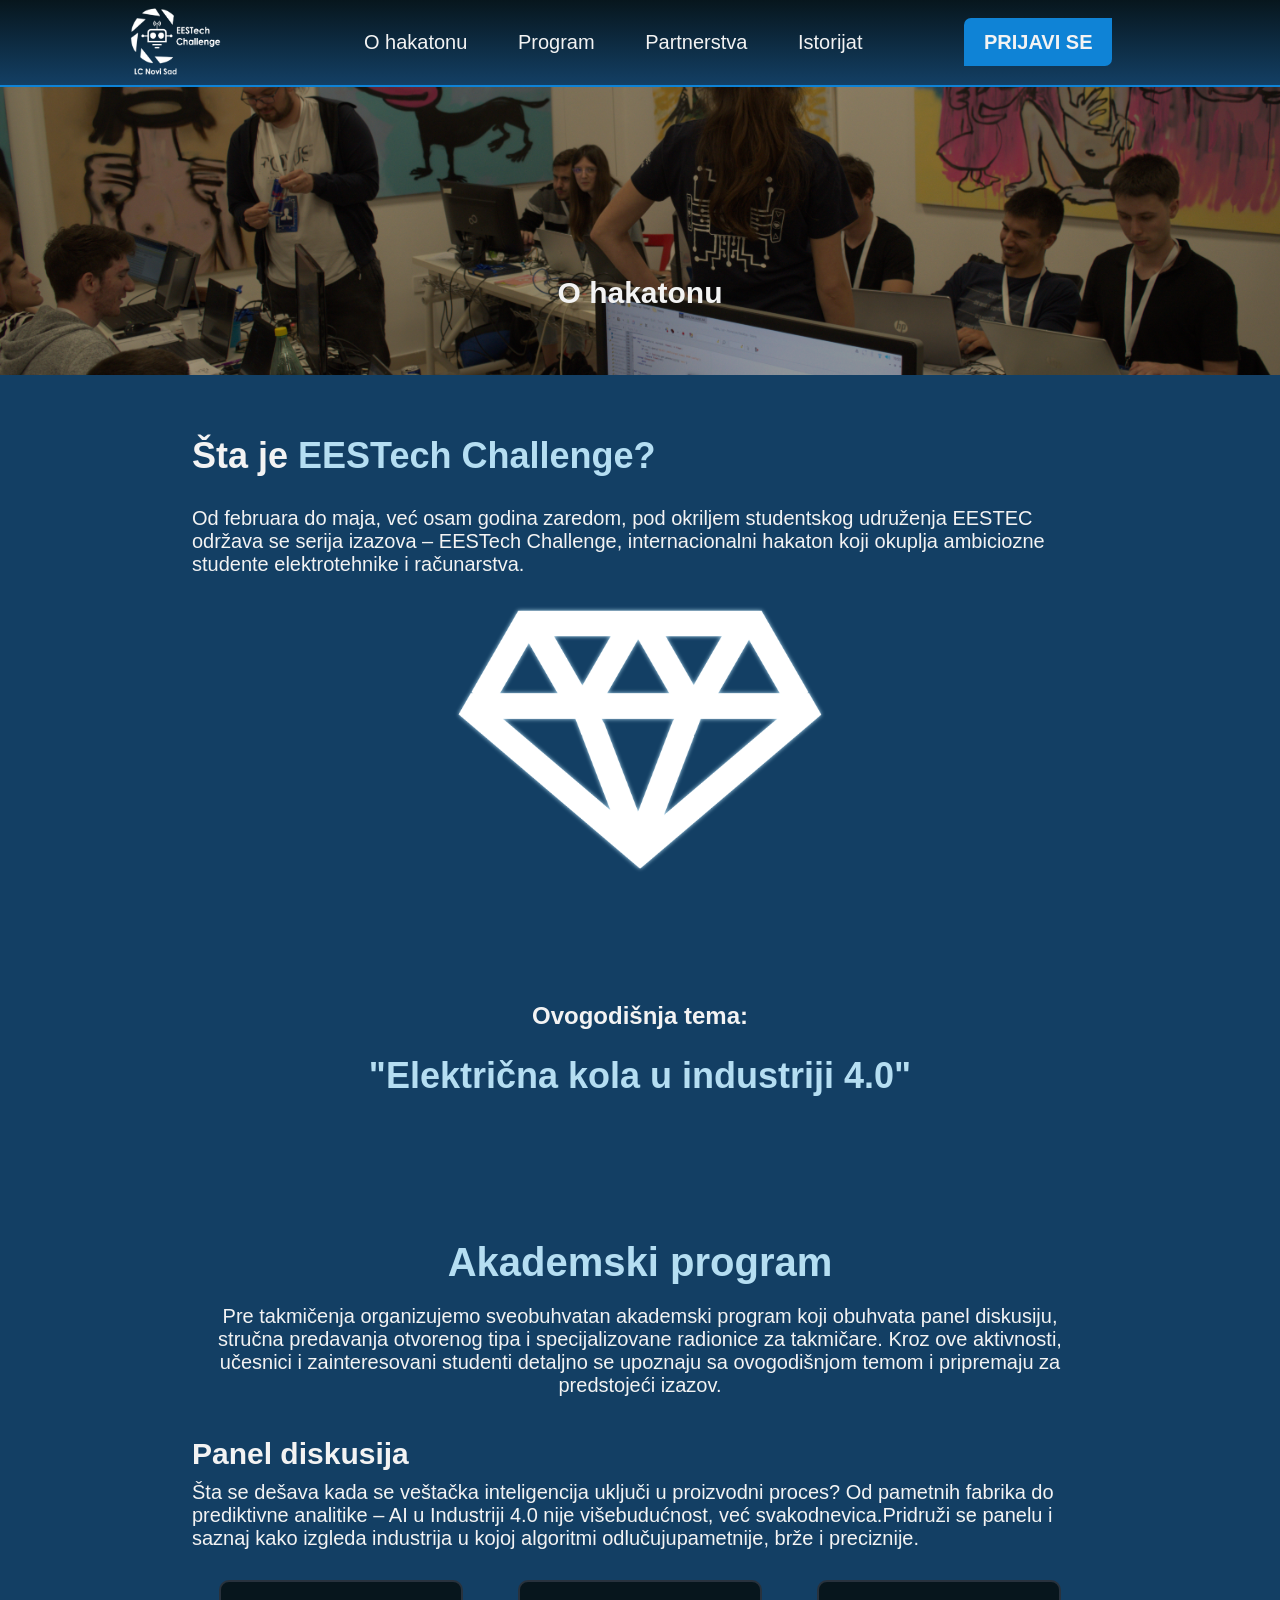
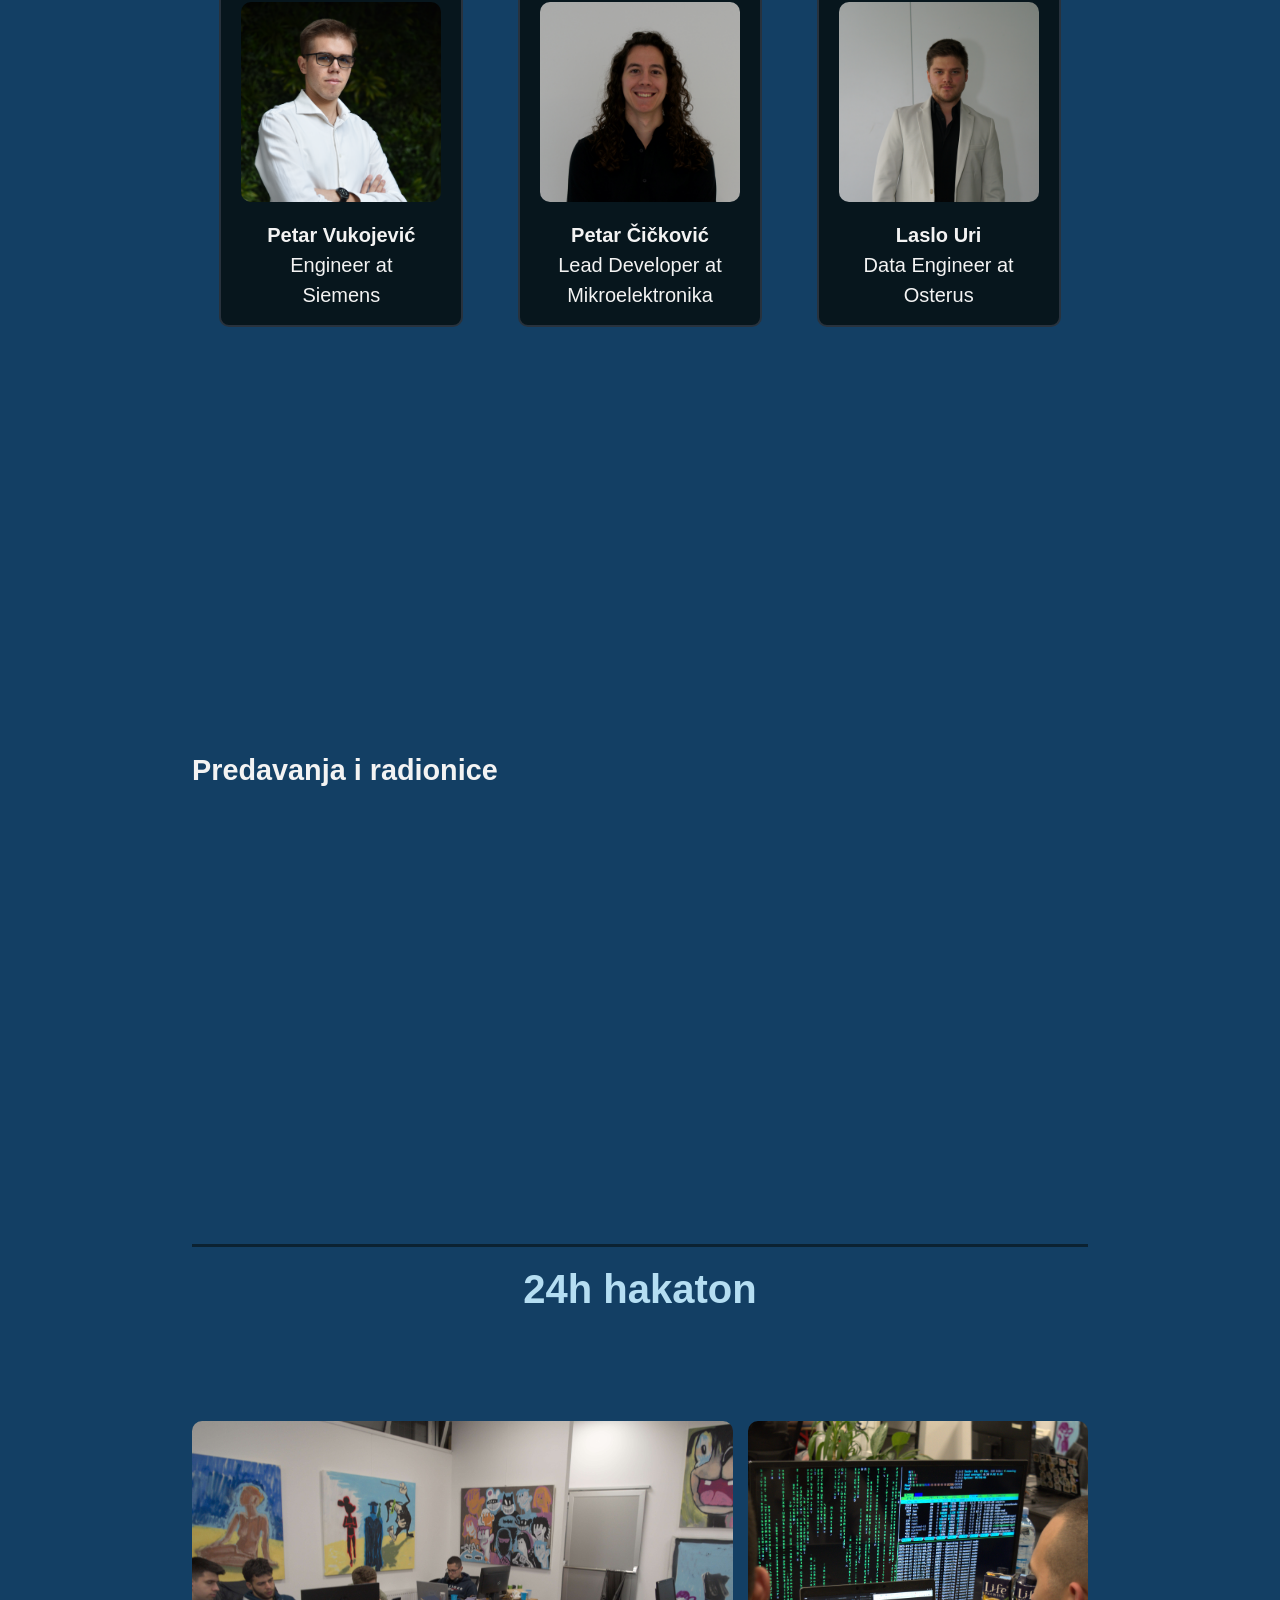
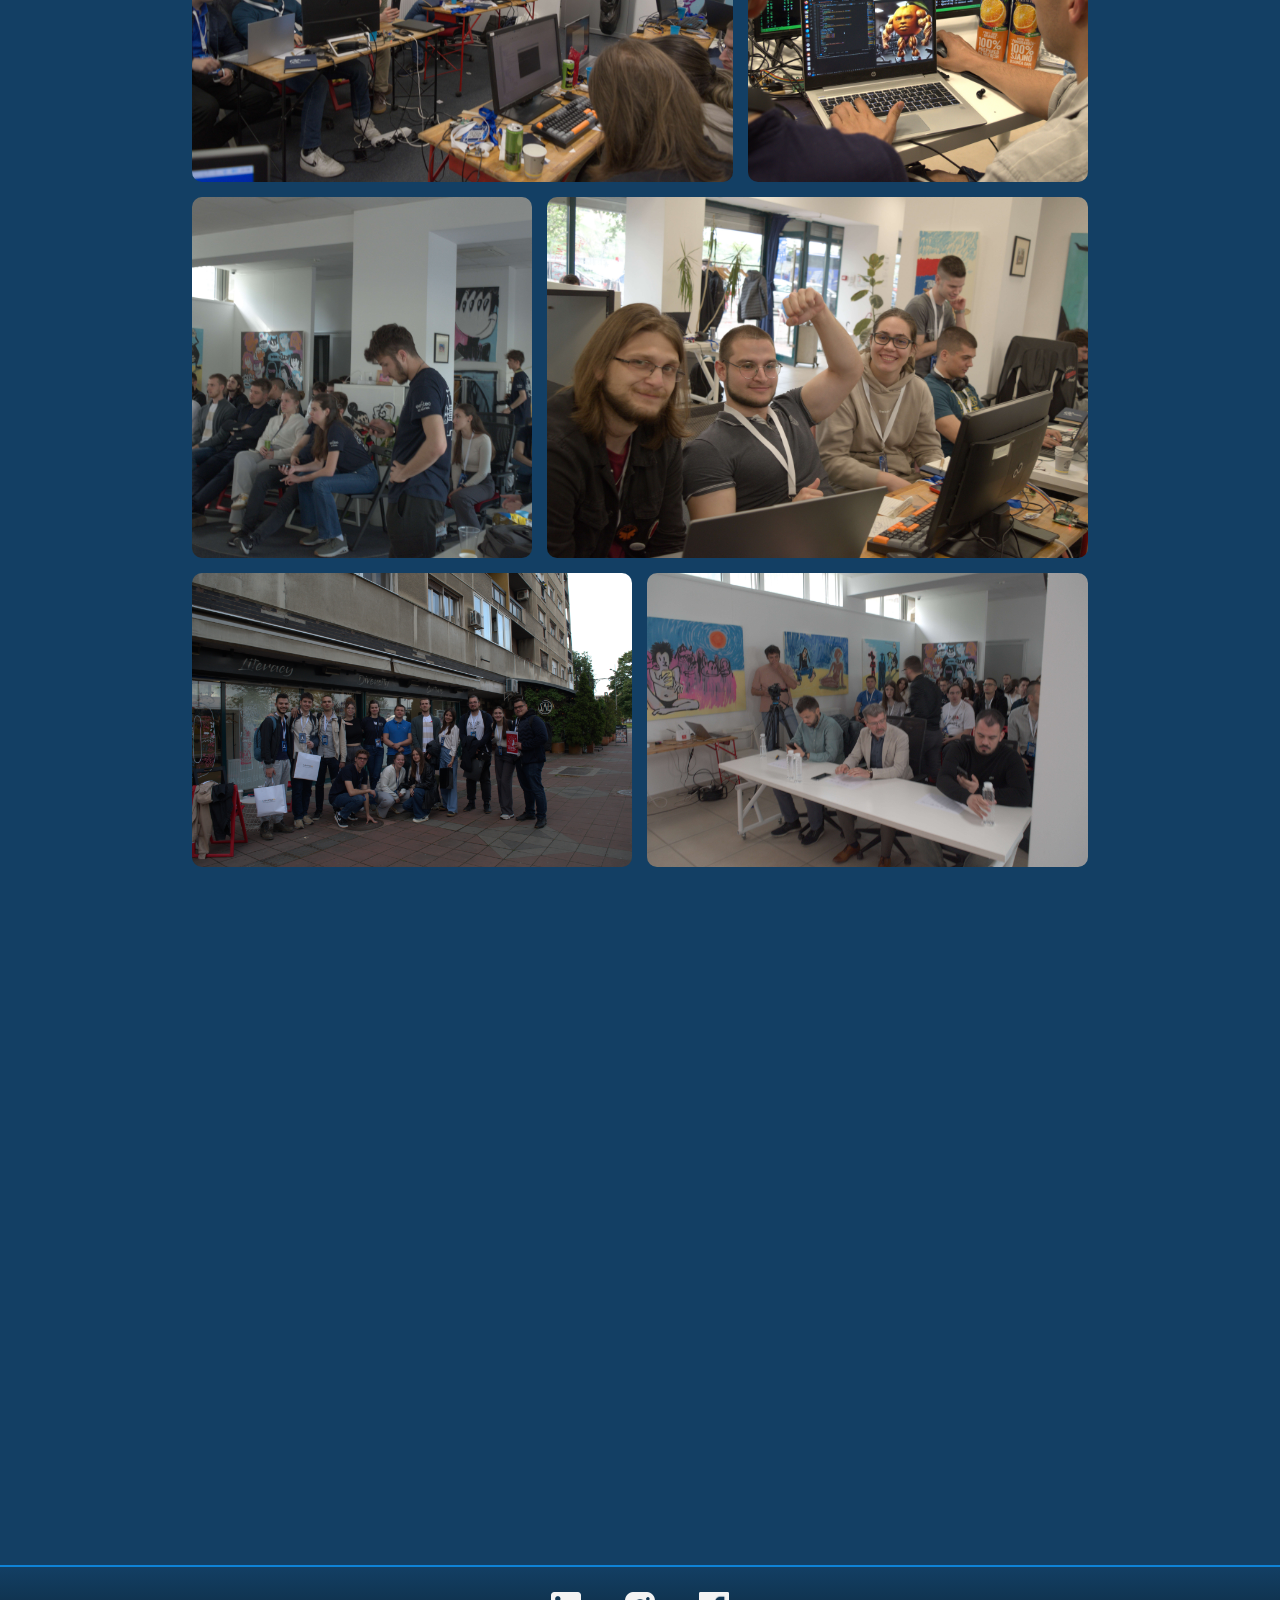
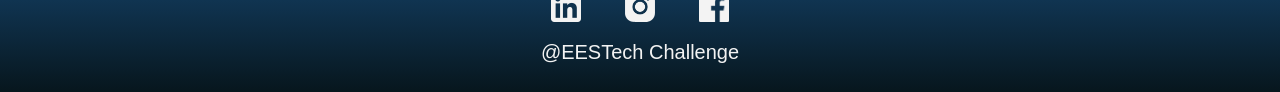
==== hakaton.html @ f1ce65c3 "uzelac sajt" ====
<!DOCTYPE html>
<html lang="sr">
    <head>
        <meta charset="utf-8">
        <title>EESTech Challenge</title>
        <link rel="stylesheet" href="stil.css">
        <link rel="icon" href="icons/EC_logo_blue.png">
        <meta name="viewport" content="width=device-width, initial-scale=1">
    </head>
    <body>
        <a href="#header" id="progress">
            <span id="progress_vrednost">&#x1F815;</span>
        </a>
        
        <header id="header">
            <a href="index.html">
                <img src="icons/EC_logo_1.png" alt="EC_logo" id="EC-logo">
            </a>

            <div class="meni">
                <div>
                    <p></p>
                </div>
                <nav>
                    <a href="hakaton.html">O hakatonu</a>
                    <a href="program.html">Program</a>
                    <a href="partnerstva.html">Partnerstva</a>
                    <a href="istorijat.html">Istorijat</a>
                </nav>
                <div class="prijavi_se">
                    <a href="prijava.html" class="prijavi_se">Prijavi se</a>
                </div>
            </div>

            <button class="hamburger_meni">&#9776;</button>

            <div class="pod_meni">
                <a href="hakaton.html" class="pod_meni_opcija">O hakatonu</a>
                <a href="program.html" class="pod_meni_opcija">Program</a>
                <a href="partnerstva.html" class="pod_meni_opcija">Partnerstva</a>
                <a href="istorijat.html" class="pod_meni_opcija">Istorijat</a>
                <a href="prijava.html" id="pod_prijava" class="pod_meni_opcija">PRIJAVI SE</a>
            </div>
        </header>

        
        <main>
            <div id="banner_hakaton">
                <h2>O hakatonu</h2>
            </div>

            <div  class="hakaton_tekst">
                <h3>Šta je <span>EESTech Challenge?</span></h3>
                <p>
                    Od februara do maja, već osam godina zaredom, pod okriljem studentskog udruženja EESTEC održava se serija izazova – EESTech Challenge, internacionalni hakaton koji okuplja ambiciozne studente elektrotehnike i računarstva.
                </p>
                <img src="icons/EC_dijamant.png" alt="ec_dijamant" class="skriven">
            </div>

            <div class="ovogodisnja_tema">
                <h2>Ovogodišnja tema: <br><span>"Električna kola u industriji 4.0"</span></h2>
            </div>

            <div class="akademski_najava">
                <h1>Akademski program</h1>
                <p>
                    Pre takmičenja organizujemo sveobuhvatan akademski program koji obuhvata panel diskusiju, stručna predavanja otvorenog tipa i specijalizovane radionice za takmičare. Kroz ove aktivnosti, učesnici i zainteresovani studenti detaljno se upoznaju sa ovogodišnjom temom i pripremaju za predstojeći izazov.
                </p>
            </div>

            <div class="panel skriven">
                <h2>Panel diskusija</h2>
                <p>
                    Šta se dešava kada se veštačka inteligencija uključi u proizvodni proces? Od pametnih fabrika do prediktivne analitike – AI u Industriji 4.0 nije višebudućnost, već svakodnevica.Pridruži se panelu i saznaj kako izgleda industrija u kojoj algoritmi odlučujupametnije, brže i preciznije.
                </p>
                <div id="panelisti" class="panelisti">
                    <article class="skriven">
                        <img src="images/panelista_1.JPG" alt="panelista1">
                        <p><span>Petar Vukojević</span> <br>Engineer at <br>Siemens</p>
                    </article>
                    <article class="skriven">
                        <img src="images/panelista_2.jpeg" alt="panelista2">
                        <p><span>Petar Čičković</span> <br>Lead Developer at <br>Mikroelektronika</p>
                    </article>
                    <article class="skriven">
                        <img src="images/panelista_3.jpeg" alt="panelista3">
                        <p><span>Laslo Uri</span> <br>Data Engineer at <br>Osterus</p>
                    </article>
                    <article class="skriven">
                        <img src="images/predavac_slika1.png" alt="panelista4">
                        <p><span>Mihailo Vojinović</span> <br>Software Engineer at <br>VegaIT</p>
                    </article>
                </div>
            </div>

            <div class="predavanja">
                <h2>Predavanja i radionice</h2>
                <p class="skriven">
                    Tokom takmičenja, obezbeđena je stručna podrška mentora koji će nekoliko sati biti na raspolaganju takmičarima za konsultacije. Po završetku takmičarskog dela, stručni žiri evaluiraće prezentovane projekte i odabrati pobednički tim.
                </p>
                <div class="predavanje_slika skriven">
                    <img src="images/predavanje_slika1.jpg" alt="predavanje_slika1">
                    <p>Pripremna radionica</p>
                </div>
                <div class="predavanje_slika skriven">
                    <img src="images/predavanje_slika2.jpg" alt="predavanje_slika1">
                    <p>Radionica mikroelektronike</p>
                </div>
            </div>

            <div class="hakaton_objasnjenje">
                <h1>24h hakaton</h1>
                <p class="skriven">
                    EESTech Challenge nije samo takmičenje – to je prilika za usavršavanje ličnih i profesionalnih veština, rad na realnim problemima van učionice, stvaranje novih prijateljstva i profesionalnih poznanstva, jer će takmičenje okupiti i iskusne inženjere iz industrije u ulozi mentora.
                </p>
            </div>

            <div class="hakaton_slike">
                <img src="images/hakaton_slika1.jpg" alt="hakaton1" class="hakaton_dvetrecine">
                <img src="images/hakaton_slika2.jpg" alt="hakaton2">
                <img src="images/hakaton_slika3.jpg" alt="hakaton3">
                <img src="images/hakaton_slika4.jpg" alt="hakaton4" class="hakaton_dvetrecine">
                <img src="images/hakaton_slika5.jpg" alt="hakaton5" class="hakaton_pola">
                <img src="images/hakaton_slika6.jpg" alt="hakaton6" class="hakaton_pola">
            </div>

            <div id="banner_trst">
                <div class="trst_tekst skriven">
                    <h2>Pobednici lokalne runde odlaze u Trst</h2>
                    <p>
                        Hakaton je podeljen na dve runde: lokalnu i finalnu. Od februara do kraja aprila održavaju se lokalne runde širom Evrope, uključujući i ovu u Novom Sadu. Veliko finale biće organizovano u maju u Trstu! Ako MOŽDA mislite da niste spremni za ovakav izazov, setite se da uvek postoji ono MEĐUTIM koje otvara vrata novih mogućnosti.
                    </p>
                </div>
                <img src="images/trst_slika1.png" alt="slika_trst" class="skriven">
            </div>
        </main>
        
        
        <footer>
            <a href="https://www.linkedin.com/company/eestech-challenge-novi-sad/posts/?feedView=all" target="_blank"><img src="icons/linkedin_logo.png" alt="linkedin logo" class="footer_logo"></a>
            <a href="https://www.instagram.com/eestech.challenge.ns?utm_source=ig_web_button_share_sheet&igsh=ZDNlZDc0MzIxNw==" target="_blank"><img src="icons/instagram_logo.png" alt="instagram logo" class="footer_logo"></a>
            <a href="https://www.facebook.com/EESTechChallengeNoviSad" target="_blank"><img src="icons/facebook_logo.png" alt="facebook logo" class="footer_logo"></a>
            <p>@EESTech Challenge</p>
        </footer>

        <script src="script.js" defer></script>
    </body>
</html>
---- stil.css ----
@charset "UTF-8";

@font-face {
    font-family: roboto-b;
    src: url(fonts/Roboto-VariableFont_wdth\,wght.ttf);
}

@font-face {
    font-family: calibri-r;
    src: url(fonts/calibri-regular.ttf);
}

* {
    margin: 0;
    padding: 0;
    font-family: Calibri, 'Trebuchet MS', sans-serif;
}

#progress {
    background-color: #0F83D6;
    text-decoration: none;
    position: fixed;
    bottom: 20px;
    right: 15px;
    height: 70px;
    width: 70px;
    display: grid;
    place-items: center;
    border-radius: 50%;
    box-shadow: 0 0 5px rgba(0, 0, 0, 0.4);
    cursor: pointer;
    z-index: 99;
    opacity: 0;
    pointer-events: none;
    transition: opacity 0.3s ease, transform 0.3s ease;
}

#progress_vrednost {
    display: block;
    height: 80%;
    width: 80%;
    background-color: #B5DEF2;
    border-radius: 50%;
    display: grid;
    place-items: center;
    font-size: 1.5em;
    color: #0B2232;
}

header {
    background-image: linear-gradient(to bottom, #07161D, #133F64);
    height: 85px;
    border-bottom: solid #0F83D6 2px;
    font-size: 1.25rem;
    text-align: center;
    padding: 0 10%;
    display: flex;
    justify-content: space-between;
    align-items: center;
}

#EC-logo {
    width: 95px;
    height: 75px;
}

.meni {
    width: 100%;
    display: flex;
    justify-content: space-around;
}

nav a {
    text-decoration: none;
    color: #f3f3f3;
    margin: auto 22.5px;
    transition: 0.5s;
}

nav a:hover {
    color: #0F83D6;
}

.active {
    color: #0F83D6;
}

.prijavi_se a{
    text-transform: uppercase;
    color: #f3f3f3;
    text-decoration: none;
    font-weight: bold;
    padding: 10px 17px;
    background-color: #0F83D6;
    border-radius: 7px 0 7px 0;
    border: 3px solid transparent;
    box-sizing: border-box;
    transition: 0.5s;
    outline: none;
    box-shadow: none;
}

.prijavi_se a:hover {
    background-color: transparent;
    border-radius: 0 10px 0 10px;
    border-color: #0F83D6;
    outline: none;
}

.hamburger_meni {
    background-color: transparent;
    border: none;
    color: #f3f3f3;
    font-size: 2rem;
    font-weight: bold;
    cursor: pointer;
    transition: 0.5s;
    display: block;
    position: relative;
    display: none;
}

.hamburger_meni:hover {
    color: #0F83D6;
}

.hamburger_meni:focus {
    color: #0F83D6;
}

.pod_meni {
    position: absolute;
    top: 10vh;
    right: 10%;
    height: fit-content;
    display: flex;
    align-items: center;
    justify-content: center;
    flex-direction: column;
    background-color: #0B2232;
    padding:  25px 60px;
    z-index: 99;
    border-radius: 5px;
    border: #28323D solid 2px;
    box-shadow: rgba(0, 0, 0, 0.4) 5px 5px 10px;
    overflow: hidden;
    max-height: 0;
    opacity: 0;
    transform: translateY(-15px);
    transition: max-height 0.4s ease, opacity 0.3s ease, transform 0.3s;
}

.pod_meni.otvoren {
    max-height: 300px;
    opacity: 1;
    transform: translateY(0);
}

.pod_meni a {
    text-decoration: none;
    color: #f3f3f3;
    margin: 7.5px 0;
    transition: 0.5s;
}

.pod_meni a:hover {
    color: #0F83D6;
}

#pod_prijava {
    text-transform: uppercase;
    color: #f3f3f3;
    text-decoration: none;
    font-weight: bold;
    padding: 10px 17px;
    background-color: #0F83D6;
    border-radius: 7px 0 7px 0;
    border: 3px solid transparent;
    box-sizing: border-box;
    transition: 0.5s;
    outline: none;
    box-shadow: none;
}

#pod_prijava:hover {
    background-color: transparent;
    border-radius: 0 10px 0 10px;
    border-color: #0F83D6;
    outline: none;
}

main {
    background-color: #133F64;
}

#banner {
    height: 80vh;
    width: 100%;
    overflow: hidden;
    position: relative;
}

.banner_slike {
    width: 500%;
    height: 80vh;
}

.banner_slike img {
    height: 80vh;
    width: 20%;
    object-fit: cover;
    object-position: center;
    filter: brightness(50%);
    float: left;
    animation: banner_slide 16s linear infinite;
}

#banner h2 {
    color: #f3f3f3;
    margin-left: 15%;
    margin-right: 15%;
    font-size: 2.7rem;
    position: absolute;
    top: 55vh;
    z-index: 1;
    text-shadow: rgba(0, 0, 0, 0.8) 5px 5px 10px;;
}

#banner h2 span {
    color: #B5DEF2;
    text-transform: uppercase;
}

@keyframes banner_slide {
    0% {transform: translate(0);}
    22% {transform: translate(0);}
    27% {transform: translate(-100%);}
    47% {transform: translate(-100%);}
    52% {transform: translate(-200%);}
    72% {transform: translate(-200%);}
    77% {transform: translate(-300%);}
    97% {transform: translate(-300%);}
    100% {transform: translate(-300%);}
}

#ec-tekst {
    margin: 0 15%;
    padding: 20px 0;
    cursor: default;
}

#ec-tekst h1{
    color: #B5DEF2;
    font-size: 10rem;
    text-transform: uppercase;
    line-height:0.9;
    transition: 0.5s;
}

#ec-tekst h2{
    font-family: roboto-b;
    color: #0F83D6;
    font-size: 10rem;
    text-transform: uppercase;
    line-height: 0.9;
    transition: 0.5s;
    transition-delay: 200ms;
}

#ec-tekst h1:hover{
    transform: translateX(30px);
    color: #f3f3f3;
}

#ec-tekst h2:hover{
    transition-delay: 0s !important;
    transform: translateX(30px);
    color: rgba(181, 222, 242, 0.8);
}

#naslovna_tekst1 {
    color: #f3f3f3;
    text-align: center;
    margin: 0 15%;
    font-size: 20px;
    padding: 30px 0;
}

.naslovna_brojke {
    padding: 10vh 20%;
    color: #B5DEF2;
    font-size: 36px;
    font-weight: bold;
    text-align: center;
    background-image: linear-gradient(rgba(19, 63, 100, 0.3),rgba(19, 63, 100, 0.3)),url(gifs/blue_tech_gif.gif);
    background-attachment: fixed;
    background-size: cover;
    display: grid;
    grid-template-columns: repeat(3, 1fr);
    gap: 30px;
}

#zasto_tekst {
    margin-top: 40px;
    text-align: center;
    color: #f3f3f3;
}

.zasto_ec {
    margin: 0 15%;
    margin-top: 50px;
    margin-bottom: 40px;
    display: flex;
    gap: 10px;
    justify-content: center;
    flex-wrap: wrap;
}

.zasto_kartica {
    background-color: #6F7E97;
    border: #28323D solid 2px;
    border-radius: 10px;
    color: #f3f3f3;
    font-size: 20px;
    text-align: center;
    padding: 40px 30px;
    width: 230px;
    height: 350px;
    margin: 10px;
    display: grid;
    grid-template-rows: repeat(3, 1fr);
    place-items: center;
}

.zasto_kartica h2 {
    color: #B5DEF2;
    margin-bottom: 5px;
}

.zasto_kartica img {
    width: auto;
    height: 20vh;
    margin-bottom: 20px;
}

.zasto_ec div:nth-child(2) {
    transition-delay: 200ms;
}

.zasto_ec div:nth-child(3) {
    transition-delay: 400ms;
}

#naslovna_tekst2 {
    color: #f3f3f3;
    text-align: center;
    margin: 40px 15%;
    font-size: 20px;
}

#naslovna_tekst2 span {
    color: #0F83D6;
    font-weight: bold;
}

.kodiraj_pobedi {
    color:#0F83D6;
    text-transform: uppercase;
    margin: 20px 0;
    font-size: 3rem;
    font-weight: bold;
    width: 100%;
    overflow: hidden;
}

.kodiraj_pobedi_tekst {
    width: 200%;
    animation: kodiraj_slide 25s linear infinite;
}

.kodiraj_pobedi_tekst p {
    display: inline;
    margin: 0 2em;
}

@keyframes kodiraj_slide {
    from {transform: translateX(0);}
    to {transform: translateX(-50%);}
}

.galerija_dno {
    display: grid;
    grid-template-columns: repeat(5, 1fr);
}

.galerija_dno img {
    width: 100%;
    height: 18vw;
    object-fit: cover;
    filter: grayscale(95%);
    transition: 0.25s;
}

.galerija_dno img:hover {
    filter: grayscale(0%);
}

footer {
    background-image: linear-gradient(to top, #07161D, #133F64);
    height: 125px;
    border-top  : solid #0F83D6 2px;
    text-align: center;
    z-index: 0;
}

.footer_logo {
    width: 30px;
    height: 30px;
    margin: 0 20px;
    margin-top: 25px;
    transition: 0.25s;
}

.footer_logo:hover {
    transform: translateY(-5px);
}

footer p {
    margin-top: 15px;
    color: #f3f3f3;
    font-size: 20px;
}

@media screen and (max-width:1200px) {
    #banner {
        height: 60vh;
    }

    #banner h2 {
        margin: 0 10%;
        font-size: 2.5rem;
        top: 35vh;
    }

    .banner_slike img {
        height: 60vh;
    }
    
    #ec-tekst, #naslovna_tekst1, #zasto_tekst, .zasto_ec {
        margin-right: 10%;
        margin-left: 10%;
    }

    #ec-tekst h1, #ec-tekst h2{
        font-size: 7rem;
    }

    .kodiraj_pobedi_tekst {
        width: 500%;
    }
}

@media screen and (max-width:950px) {
    .meni {
        display: none;
    }

    .hamburger_meni {
        display: block;
    }
}

@media screen and (max-width:700px) {
    #banner {
        height: 55vh;
    }

    #banner h2 {
        margin: 0 10%;
        font-size: 2rem;
        top: 25vh;
    }

    .banner_slike img {
        height: 55vh;
    }

    .pod_meni {
        right: 5%;
    }

    #ec-tekst, #naslovna_tekst1, #zasto_tekst, .zasto_ec {
        margin-right: 5%;
        margin-left: 5%;
    }

    #ec-tekst h1, #ec-tekst h2{
        font-size: 4rem;
    }

    .naslovna_brojke {
        display: block;
        margin: 10px 0;
    }

    .naslovna_brojke p {
        margin: 20px 0;
    }

    .kodiraj_pobedi_tekst {
        width: 700%;
    }

    .galerija_dno {
        grid-template-columns: repeat(2, 1fr);
        grid-template-rows: repeat(5, 1fr);
    }

    .galerija_dno img{
        
        height: 100%;
    }
}


/* O HAKATONU */

#banner_hakaton {
    color: #f3f3f3;
    height: 11vh;
    padding-top: 21vh;
    background: linear-gradient(rgba(0, 0, 0, 0.4),rgba(0, 0, 0, 0.4)), url(images/banner_hakaton.jpg) no-repeat;
    background-size: cover;
    background-position: center;
    text-align: center;
    font-size: 20px;
}

#banner_hakaton h2 {
    color: #f3f3f3;
}

.main {
    padding: 15%;
}

.hakaton_tekst {
    padding: 20px 0 0;
    margin: 0 15%;
    color: #f3f3f3;
}

.hakaton_tekst h3{
    font-size: 36px;
    margin-top: 40px;
}

.hakaton_tekst h3 span {
    color: #B5DEF2;
}

.hakaton_tekst p{
    font-size: 20px;
    margin: 30px 0;
}

.hakaton_tekst img {
    height: 30vh;
    margin:  0 auto;
    display: flex;
    justify-content: center;
    transition: 0.5s;
    filter: drop-shadow(0 0 2px rgba(181, 222, 242, 1));
    transition-delay: 0.2s;
}

.hakaton_tekst img:hover {
    transform: translateY(-10px);
    animation: sjaj 1s infinite alternate;
}

.ovogodisnja_tema {
    margin: 40px auto 60px;
    padding: 70px 30px;
    color: #f3f3f3;
    text-align: center;
    background: linear-gradient(rgba(0, 0, 0, 0.4),rgba(0, 0, 0, 0.4)), url(gifs/pozadina_blue2.gif) no-repeat;
    background-size: cover;
    background-position: center;
    background-attachment: fixed;
    line-height: 60px;
}

.ovogodisnja_tema span {
    color: #B5DEF2;
    font-size: 36px;
}

.akademski_najava {
    margin: 20px 15%;
    color: #f3f3f3;
    font-size: 20px;
    text-align: center;
}

.akademski_najava h1 {
    color: #B5DEF2;
    margin: 20px 0;
}

.skriven {
    opacity: 0;
    transform: translateY(30px);
    transition: all 1s;
}

.pojava {
    opacity: 1;
    transform: translateY(0);
}

#panelisti article:nth-child(1) {
    transition-delay: 150ms;
}

#panelisti article:nth-child(2) {
    transition-delay: 300ms;
}

#panelisti article:nth-child(3) {
    transition-delay: 450ms
}

#panelisti article:nth-child(4) {
    transition-delay: 600ms
}

.panel {
    color: #f3f3f3;
    font-size: 20px;
    margin: 40px 15%;
}

.panelisti {
    display: flex;
    justify-content: space-around;
    flex-wrap: wrap;
    margin-top: 30px;
}

.panel article {
    background-color: #07161D;
    margin: 0 3px;
    width: 200px;
    height: auto;
    padding: 20px 20px 0;
    border-radius: 10px;
    text-align: center;
    line-height: 30px;
    border: #28323D solid 2px;
    margin-bottom: 20px;
    transition: 0.5s;
}

.panel p {
    margin: 10px 0 15px;
}

.panel span {
    font-weight: bold;
}

.panel img {
    border-radius: 10px;
    width: 100%;
    height: 200px;
    object-fit: cover;
    object-position: top;
}

.panel article:hover {
    transition-delay: 0s !important;
    scale: 105%;
}

.predavanja {
    margin: 20px 15%;
    font-size: 1.2rem;
    color: #f3f3f3;
    display: grid;
    grid-template-columns: repeat(2, 1fr);
    gap: 20px;
}

.predavanja p {
    grid-column: span 2;
}

.predavanje_slika {
    position: relative;
    width: 100%;
    overflow: hidden;
    border-radius: 10px;
    color: #B5DEF2;
    border: #28323D solid 2px;
    margin-top: 10px;
}

.predavanje_slika img {
    width: 100%;
    transition: 0.5s;
}

.predavanje_slika:hover img {
    scale: 105%;
}

.predavanje_slika p {
    position: absolute;
    bottom: 10px;
    right: 0;
    background-color: #0B2232;
    font-weight: bold;
    padding: 10px 30px;
    border-radius: 0 0 0 10px;
    border: #28323D solid 2px;
    transition: 0.5s;
}

.hakaton_objasnjenje {
    color: #f3f3f3;
    margin: 40px 15% 0;
    font-size: 20px;
}

.hakaton_objasnjenje h1 {
    color: #B5DEF2;
    text-align: center;
    margin: 20px 0;
    padding-top: 20px;
    border-top: #0B2232 solid 3px;
}

.hakaton_objasnjenje p {
    margin-bottom: 20px;
}

.hakaton_slike {
    margin: 20px 15%;
    display: grid;
    grid-template-columns: 4fr 1fr 1fr 4fr;
    gap: 15px;
}

.hakaton_slike img {
    width: 100%;
    height: 100%;
    border-radius: 10px;
    object-fit: cover;
    overflow: hidden;
    transition: 0.5s;
}

.hakaton_slike img:hover {
    scale: 105%;
}

.hakaton_dvetrecine {
    grid-column: span 3;
}

.hakaton_pola {
    grid-column: span 2;
}

@keyframes sjaj {
    0% {
        filter: drop-shadow(0 0 2px rgba(181, 222, 242, 1));
    }

    100% {
        filter: drop-shadow(0 0 7px rgba(181, 222, 242, 1));
    }
}

#banner_trst {
    text-align: center;
    color: #f3f3f3;
    font-size: 1.2em;
    position: relative;
    filter: drop-shadow(6px -6px 7px rgba(0, 0, 0, 0.2));
}

.trst_tekst{
    position: absolute;
    top: 30px;
    left: 22%;
    margin: 0 auto;
    width: 50%;
    z-index: 99;
}

#banner_trst img{  
    width: 100%;
    filter: brightness(0.8);
    transition: 1s;
    transition-delay: 0.7s;
}

#banner_trst p {
    margin: 40px;
}

@media screen and (max-width:1200px) {

    .hakaton_tekst, .panel, .predavanja, .hakaton_objasnjenje, .hakaton_slike {
        margin: 0 10%;
    }

    .panelisti {
        grid-template-columns: repeat(2, 1fr);
    }
}

@media screen and (max-width:1100px) {
    .trst_tekst {
        position: relative;
        left: 0;
        place-content: center;
        width: 90%;
        margin: 0 auto;text-align: center;
    }

    .trst_tekst p {
        display: flex;
        justify-content: center;
    }
}

@media screen and (max-width:700px) {
    #banner_hakaton, #banner_program, #banner_partnerstva, #banner_istorijat, #banner_prijava {
        height: 8vh;
        padding-top: 14vh;
    }

    .panelisti {
        grid-template-columns: repeat(1, 1fr);
    }
    
    .predavanje_slika {
        grid-column: span 2;
    }

    .hakaton_slike {
        grid-template-columns: 1fr;
    }

    .hakaton_dvetrecine {
        grid-column: span 1;
    }

    .hakaton_pola {
        grid-column: span 1;
    }
    
    .hakaton_tekst, .panel, .predavanja, .hakaton_objasnjenje, .hakaton_slike {
        margin: 0 5%;
    }
}

/* PROGRAM */

#banner_program {
    color: #f3f3f3;
    height: 11vh;
    padding-top: 21vh;
    background: linear-gradient(rgba(0, 0, 0, 0.4),rgba(0, 0, 0, 0.4)), url(images/banner_program.jpg) no-repeat;
    background-size: cover;
    background-position: center;
    text-align: center;
    font-size: 20px;
}

#banner_program h2 {
    color: #f3f3f3;
}

.program_najava {
    margin: 70px 15%;
    display: flex;
    gap: 50px;
    justify-content: center;
    flex-wrap: wrap;
    transition-delay: 0.2s;
}

.program_kartica {
    background-color: #6F7E97;
    border: #28323D solid 2px;
    border-radius: 10px;
    color: #f3f3f3;
    font-size: 20px;
    text-align: center;
    padding: 40px 30px;
    width: 230px;
    height: 300px;
    margin: 10px;
    display: grid;
    grid-template-rows: 100px 80px 60px 60px;
    align-items: center;
}

.program_kartica img {
    height: 80%;
    margin: 0 auto;
}

.program_kartica h2 {
    margin-bottom: 20px;
}

.program_kartica h3 {
    margin-bottom: 20px;
    font-size: 25px;
}

.program_kartica p {
    margin-bottom: 20px;
    font-size: 25px;
}


.agenda {
    margin: 20px 15% 0;
    color: #f3f3f3;
    font-size: 20px;
    transition-delay: 0.2s;
}

.agenda h2 {
    color: #0F83D6;
    font-weight: bold;
    font-size: 36px;
    margin-bottom: 15px;
    padding-left: 10px;
}

.agenda_lokacija {
    display: flex;
    align-items: center;
    margin-bottom: 15px;
    padding-left: 10px;
}

.agenda_lokacija img {
    height: 30px;
    margin-right: 10px;
}

.agenda_stavka {
    border: #28323D solid 2px;
    border-radius: 10px;
    padding: 20px 30px;
    display: flex;
    align-items: center;
    background-color: #6F7E97;
    transition: 0.5s;
    margin-top: 0px;
}

.agenda_stavka:hover {
    background-color: rgba(181, 222, 242, 0.6);
}

.agenda_stavka:focus {
    background-color: rgba(181, 222, 242, 0.6);
}

.agenda_stavka p {
    margin-right: 40px;
}

.satnica {
    padding-right: 30px;
    border-right: #28323D solid 3px;
}

.agenda_detalji {
    border: #28323D solid 2px;
    border-radius: 10px;
    padding: 25px 30px;
    background-color: #0B2232;
    display: flex;
    justify-content: space-between;
    background-color: #0B2232;
    max-height: 0;
    overflow: hidden;
    opacity: 0;
    transition: max-height 0.5s ease, opacity 0.4s ease, padding 0.3s ease;
    margin-bottom: 10px;
    justify-content: center;
}

.agenda_detalji.otvoreno {
    max-height: 500px;
    opacity: 1;
    padding: 25px 30px;
}

.agenda_detalji p {
    padding-top: 20px;
    width: 70%;
    margin-right: 20px;
}

.agenda_slika {
    width: 250px;
    height: 250px;
    border-radius: 10px;
    overflow: hidden;
}

.agenda_slika img {
    width: 100%;
    height: 100%;
    object-fit: cover;
    border-radius: 10px;
    object-position: top;
}

.agenda_pakovanje:hover {
    cursor: pointer;
}

.agenda_pakovanje:focus-within .agenda_detalji {
    display: flex;
}

html {
    scroll-behavior: smooth;
}

@media screen and (max-width:1200px) {
    .program_najava, .agenda {
        margin: 50px 10% 0;
    }

    .agenda_detalji {
        display: flex;
        flex-wrap: wrap;
    }

    .agenda_detalji img {
        margin-top: 20px;
    }

    .agenda_detalji p {
        width: 100%;
        margin-right: 0;
        padding-top: 0;
        
    }
}

@media screen and (max-width:700px) {
    .program_najava, .agenda {
        margin: 50px 5% 0;
    }

    .agenda_detalji {
        display: flex;
        flex-wrap: wrap;
    }

    .agenda_detalji img {
        margin-top: 20px;
    }

    .agenda_detalji p {
        width: 100%;
        margin-right: 0;
    }
}

/* PARTNERSTVA */

#banner_partnerstva {
    color: #f3f3f3;
    height: 11vh;
    padding-top: 21vh;
    background: linear-gradient(rgba(0, 0, 0, 0.4),rgba(0, 0, 0, 0.4)), url(images/baner_partnerstva.jpg) no-repeat;
    background-size: cover;
    background-position: center;
    text-align: center;
    font-size: 20px;
}

#banner_parnerstva h2 {
    color: #f3f3f3;
}

article  {
    margin: 70px 15%;
}

article .partner_kartica {
    border: #28323D solid 2px;
    border-radius: 10px;
    padding: 20px 25px;
    color: #f3f3f3;
    font-size: 20px;
    height: auto;
}

article .dijamant {
    background-image: linear-gradient(to top, #133F64, #0F83D6);
}

article .prijatelj {
    background-image: linear-gradient(to top, #6F7E97, #6F7E97);
}

.partner_logoi {
    display: flex;
    justify-content: center;
    align-items: center;
}

.partner_logoi img {
    height: 20vh;
    padding: 15px;
}

#partner_poziv {
    margin: 20px 15%;
    color: #f3f3f3;
    font-size: 36px;
}

.partner_forma {
    margin: 0 15%;
    color: #f3f3f3;
    padding: 30px 0;
    font-size: 20px;
    display: grid;
    grid-template-columns: repeat(2, 1fr);
    gap: 25px;
}

.partner_forma p {
    grid-column-start: 1;
    grid-column-end: 2;
}

.forma_kompanija {
    display: grid;
    grid-template-columns: 50% 50%;
    gap: 10px 15px;
}

#naziv_kompanije {
    grid-column: span 2;
}

#poruka {
    grid-column: span 2;
    height: 150px;
    resize: none;
}

#potvrda {
    background-color: #0F83D6;
    color: #f3f3f3;
    text-transform: uppercase;
    font-weight: bold;
    grid-column: span 2;
    margin: 0 auto;
    width: 80%;
    border-radius: 10px 0 10px 0;
    border: transparent solid 3px;
    transition: 0.25s;
}

#potvrda:hover {
    border: solid 3px;
}

@media screen and (max-width:1200px) {
    article  {
        margin: 70px 10%;
    }

    #partner_poziv {
        margin: 20px 10%;
    }

    .partner_forma {
        margin: 0 10%;
        grid-template-columns: 1fr;
    }
    
    #potvrda {
        width: 80%;
    }
}

@media screen and (max-width:700px) {
    article  {
        margin: 70px 5%;
    }

    #partner_poziv {
        margin: 20px 5%;
    }

    .partner_forma {
        margin: 0 5%;
    }

    #ime_firma, #email_firma {
        grid-column: span 2;
    }

    #potvrda {
        width: 100%;
    }
}

/* ISTORIJAT */

#banner_istorijat {
    color: #f3f3f3;
    height: 11vh;
    padding-top: 21vh;
    background: linear-gradient(rgba(0, 0, 0, 0.4),rgba(0, 0, 0, 0.4)), url(images/banner_istorijat.JPG) no-repeat;
    background-size: cover;
    background-position: center;
    text-align: center;
    font-size: 20px;
}

#banner_istorijat h2 {
    color: #f3f3f3;
}

.istorijat_uvod {
    color: #f3f3f3;
    padding: 30px 20%;
    font-size: 1.2rem;
}

.istorijat_uvod h3 {
    font-size: 2rem;
    margin-top: 30px;
    margin-bottom: 20px;
}

.istorijat_kartica {
    margin: 0 20%;
    margin-top: 50px;
    color: #f3f3f3;
    font-size: 20px;
    padding: 15px 25px;
    border: transparent solid 3px;
    background-color: #133F64;
    border-radius: 10px;
    transition: 0.25s;
}

.istorijat_kartica:hover {
    scale: 105%;
    border: #28323D solid 3px;
    background-color: #0B2232;
}

.istorijat_kartica h2{
    color: #0F83D6;
    font-size: 3rem;
}

.istorijat_kartica h3{
    font-size: 2rem;
    margin-bottom: 10px;
}

.istorijat_kartica p {
    margin-bottom: 10px;
    font-size: 1.2rem;
}

.istorijat_brojke {
    color: #B5DEF2;
    margin-bottom: 10px;
    font-weight: bold;
    display: flex;
    text-align: center;
    justify-content: space-around;
}

.istorijat_brojke p {
    font-size: 2rem;
}

.istorijat_slike {
    display: grid;
    grid-template-columns: repeat(2, 1fr);
    gap: 5px;
}

.istorijat_slike img {
    width: 95%;
    margin: 0 auto;
    border-radius: 10px;
    margin-bottom: 5px;
}

#prazan_elem {
    background-color: #133F64;
    padding-top: 50px;
}

@media screen and (max-width:1200px) {
    .istorijat_uvod {
        padding: 30px 10%;
    }

    .istorijat_kartica {
        margin: 50px 10% 0;
    }

    .istorijat_slike {
        grid-template-columns: 1fr 1fr;
    }
    
}

@media screen and (max-width:700px) {
    .istorijat_uvod {
        padding: 30px 5%;
    }

    .istorijat_kartica {
        margin: 50px 5% 0;
    }
    
    .istorijat_brojke p {
        font-size: 1.5rem;
    }

    .istorijat_slike {
        grid-template-columns: 1fr;
    }

    .istorijat_slike img {
        width: 100%;
        margin: 0 auto;
    }
}

/* PRIJAVA */

#banner_prijava {
    color: #f3f3f3;
    height: 11vh;
    padding-top: 21vh;
    background: linear-gradient(rgba(0, 0, 0, 0.4),rgba(0, 0, 0, 0.4)), url(images/hakaton_slika5.jpg) no-repeat;
    background-size: cover;
    background-position: center;
    text-align: center;
    font-size: 20px;
}

.forma_prijava {
    margin: 0 25%;
    padding: 70px 0;
    display: grid;
    grid-template-columns: repeat(6, 1fr);
    gap: 15px;
    transition-delay: 0.2s;
}

input, textarea {
    padding: 5px;
    border-radius: 5px;
    font-size: 20px;
    font-family: Calibri, 'Trebuchet MS', sans-serif;
    border: 2px #28323D solid;
    background-color: #f3f3f3;
}

.forma_prijava #ime, .forma_prijava #email, .forma_prijava #tel, .forma_prijava #ekipa {
    grid-column: span 3;
}

.forma_prijava #cv, .forma_prijava #motivaciono_pismo {
    grid-column: span 6;
}

.forma_prijava #motivaciono_pismo {
    resize: none;
    height: 20vh;
}

.forma_prijava #potvrda {
    grid-column-start: 3;
    grid-column-end: 5;
    text-transform: uppercase;
    color: #f3f3f3;
    background-color: #0F83D6;
    border: transparent solid 3px;
    border-radius: 10px 0 10px 0;
    font-weight: bold;
    transition: 0.5s;
}

#potvrda:hover {
    background-color: transparent;
    border-color: #0F83D6;
    border-radius: 0 10px 0 10px;
}

.modali {
    display: none; 
    position: fixed; 
    z-index: 1; 
    padding-top: 30vh;
    left: 0;
    top: 0;
    width: 100%;
    height: 100%;
    overflow: auto; 
    background-color: rgb(0,0,0);
    background-color: rgba(0,0,0,0.4);
}

.modal_sadrzaj {
    background-color: #f3f3f3;
    margin: auto;
    padding: 20px;
    margin: 0 20%;
    border: 2px #28323D solid;
    border-radius: 5px;
    position: relative;
    font-size: 1.2rem;
    animation: modal_skok 0.4s;
}

@keyframes modal_skok {
    from {top:150px; opacity:0}
    to {top:0px; opacity:1}
}

.zatvori {
    color: #133F64;
    font-weight: bold;
    font-size: 1.2rem;
    float: left;
    margin-right: 20px;
    cursor: pointer;
}

@media screen and (max-width:1200px) {
    #banner_hakaton, #banner_program, #banner_partnerstva, #banner_istorijat, #banner_prijava {
        height: 8vh;
        padding-top: 18vh;
    }

    #banner_hakaton , #banner_program, #banner_partnerstva, #banner_istorijat, #banner_prijava {
        height: 8vh
    }

    .forma_prijava {
        margin: 0 15%;
    }

    .modal_sadrzaj {
        margin: 0 15%;
    }
}

@media screen and (max-width:700px) {
    #banner_hakaton, #banner_program, #banner_partnerstva, #banner_istorijat, #banner_prijava {
        height: 8vh;
        padding-top: 14vh;
    }

    .forma_prijava {
        margin: 0 10%;
    }

    .modal_sadrzaj {
        margin: 0 10%;
    }

    .forma_prijava #ime, .forma_prijava #email, .forma_prijava #tel, .forma_prijava #ekipa {
        grid-column: span 6;
    }

    .forma_prijava #potvrda {
        grid-column-start: 2;
        grid-column-end: 6;
    }
}
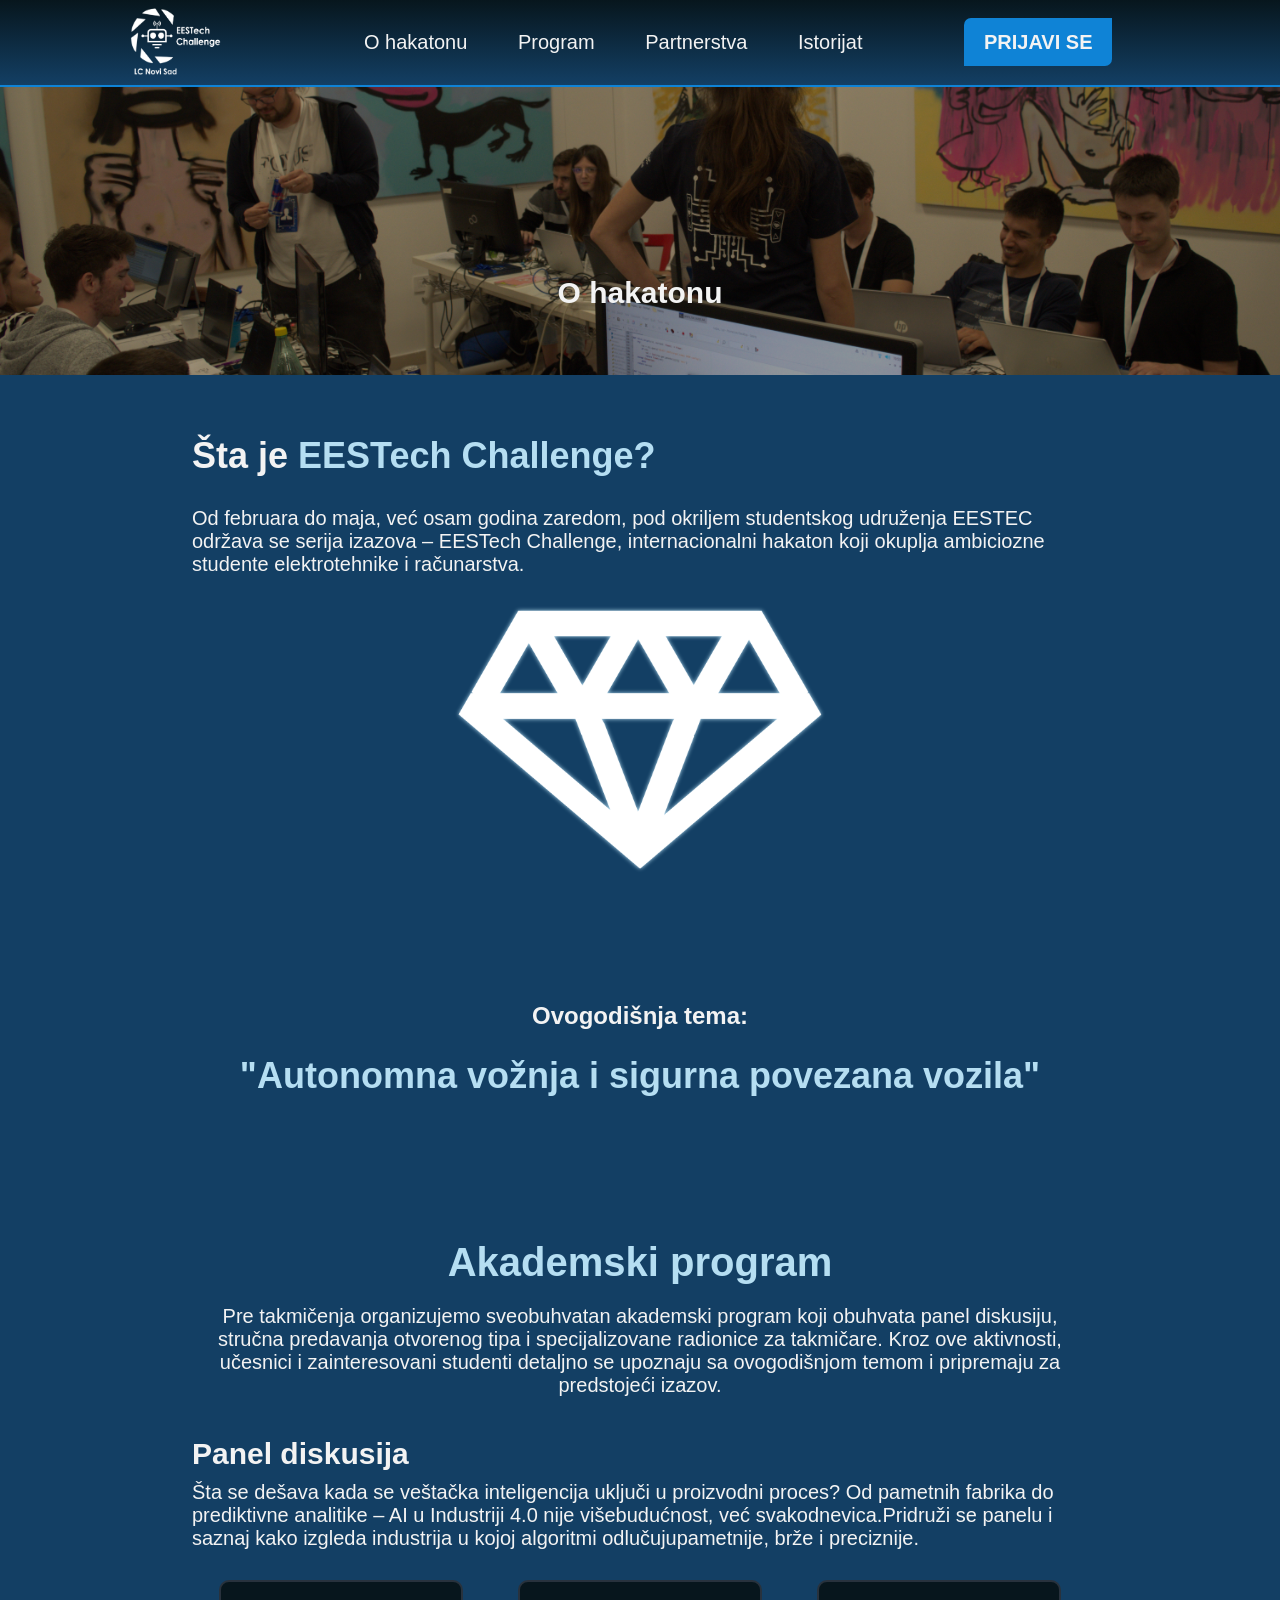
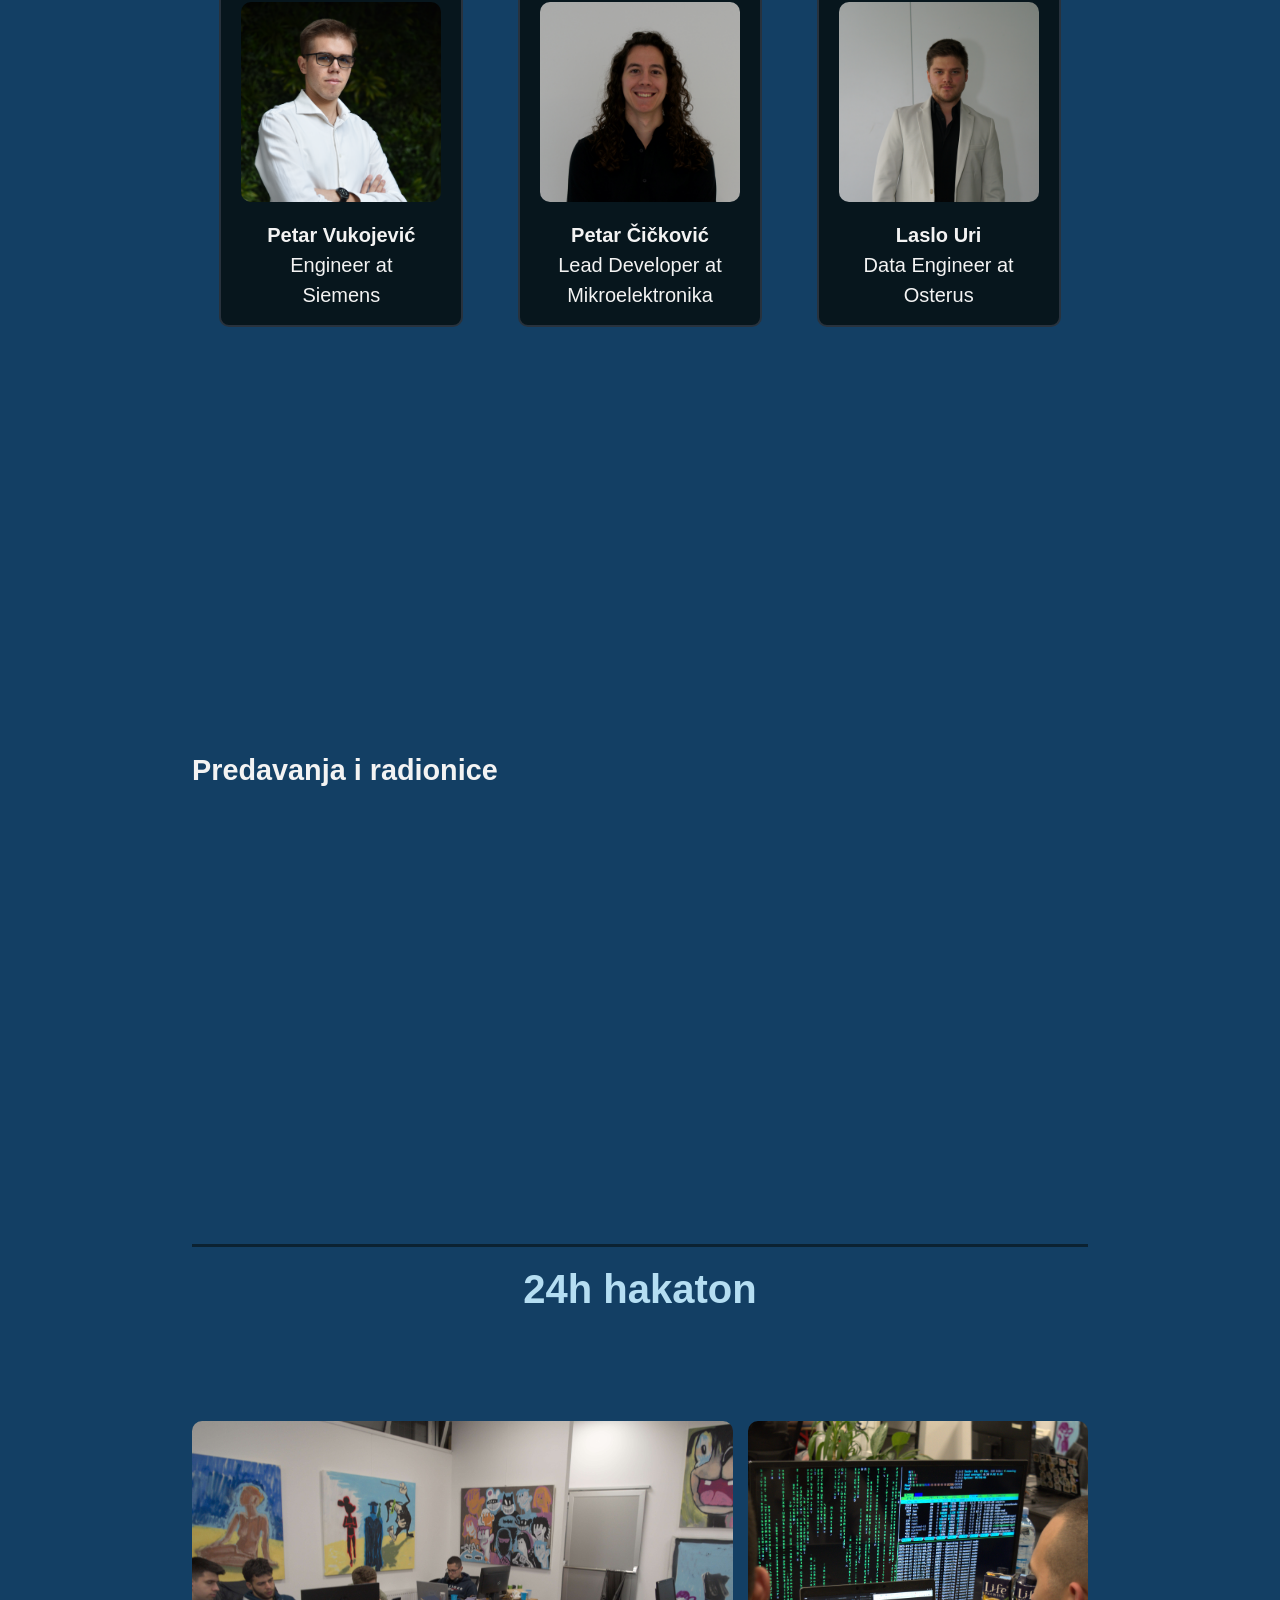
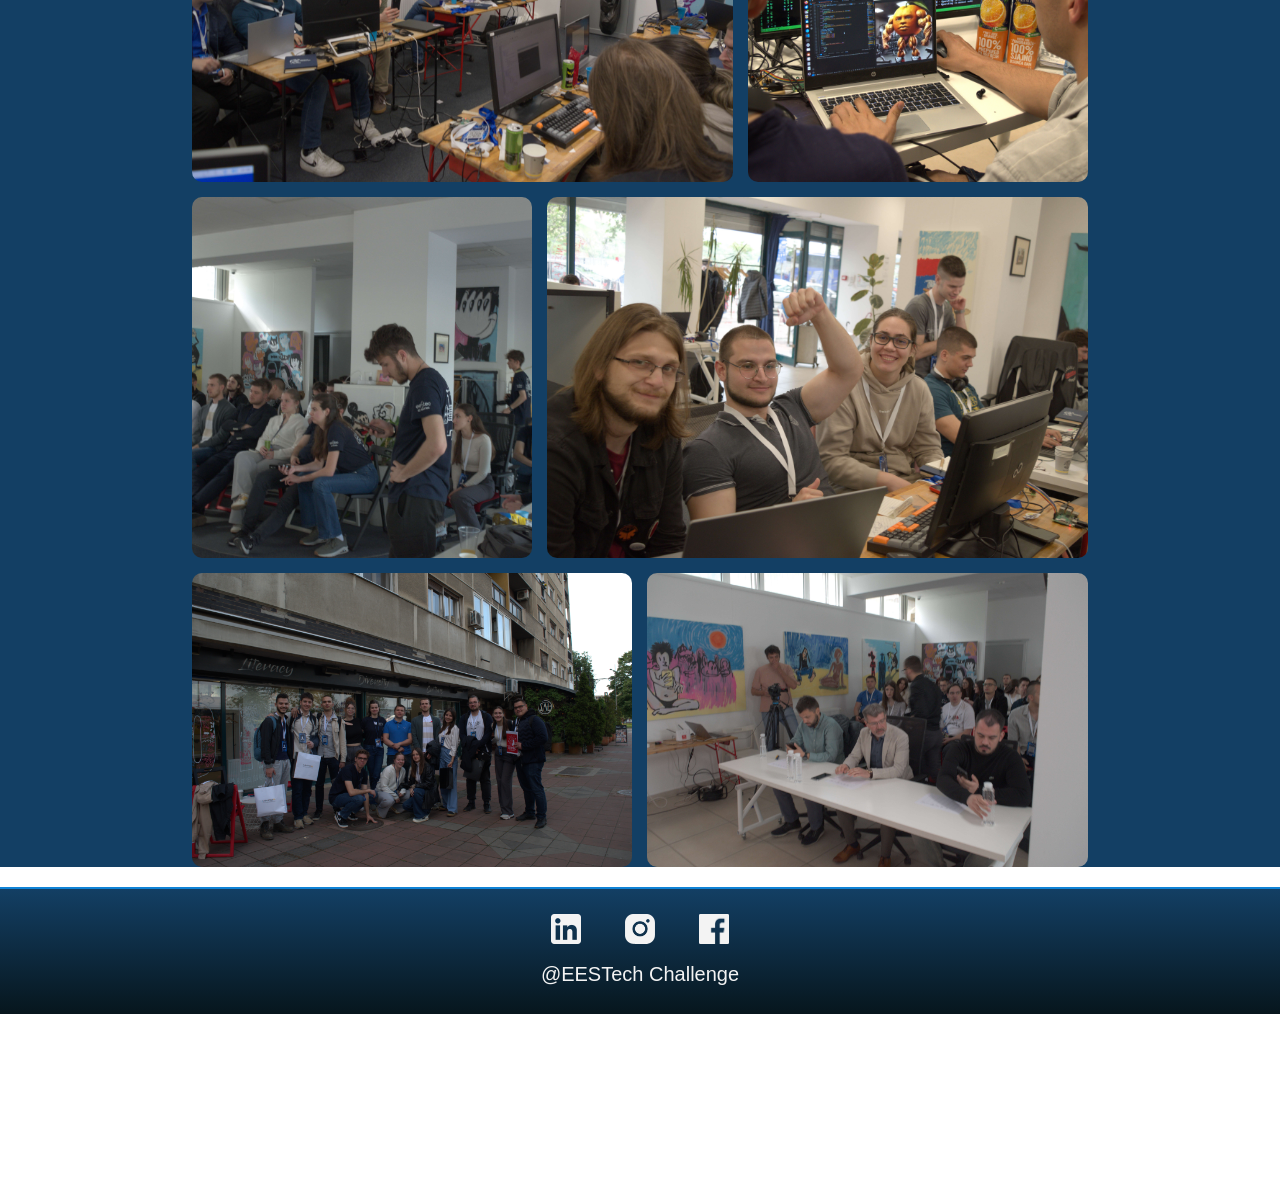
==== commit 75efa6c2: "promenjena nekompletna agenda" ====
--- a/hakaton.html
+++ b/hakaton.html
@@ -58,7 +58,7 @@
             </div>
 
             <div class="ovogodisnja_tema">
-                <h2>Ovogodišnja tema: <br><span>"Električna kola u industriji 4.0"</span></h2>
+                <h2>Ovogodišnja tema: <br><span>"Autonomna vožnja i sigurna povezana vozila"</span></h2>
             </div>
 
             <div class="akademski_najava">
@@ -126,12 +126,12 @@
 
             <div id="banner_trst">
                 <div class="trst_tekst skriven">
-                    <h2>Pobednici lokalne runde odlaze u Trst</h2>
+                    <h2>Pobednici lokalne runde se plasiraju na evropsko finale</h2>
                     <p>
-                        Hakaton je podeljen na dve runde: lokalnu i finalnu. Od februara do kraja aprila održavaju se lokalne runde širom Evrope, uključujući i ovu u Novom Sadu. Veliko finale biće organizovano u maju u Trstu! Ako MOŽDA mislite da niste spremni za ovakav izazov, setite se da uvek postoji ono MEĐUTIM koje otvara vrata novih mogućnosti.
+                        Hakaton je podeljen na dve runde: lokalnu i finalnu. Od februara do maja održavaju se lokalne runde širom Evrope, uključujući i ovu u Novom Sadu. Ako MOŽDA mislite da niste spremni za ovakav izazov, setite se da uvek postoji ono MEĐUTIM koje otvara vrata novih mogućnosti.
                     </p>
                 </div>
-                <img src="images/trst_slika1.png" alt="slika_trst" class="skriven">
+                <!-- <img src="images/trst_slika1.png" alt="slika_trst" class="skriven"> -->
             </div>
         </main>
         
